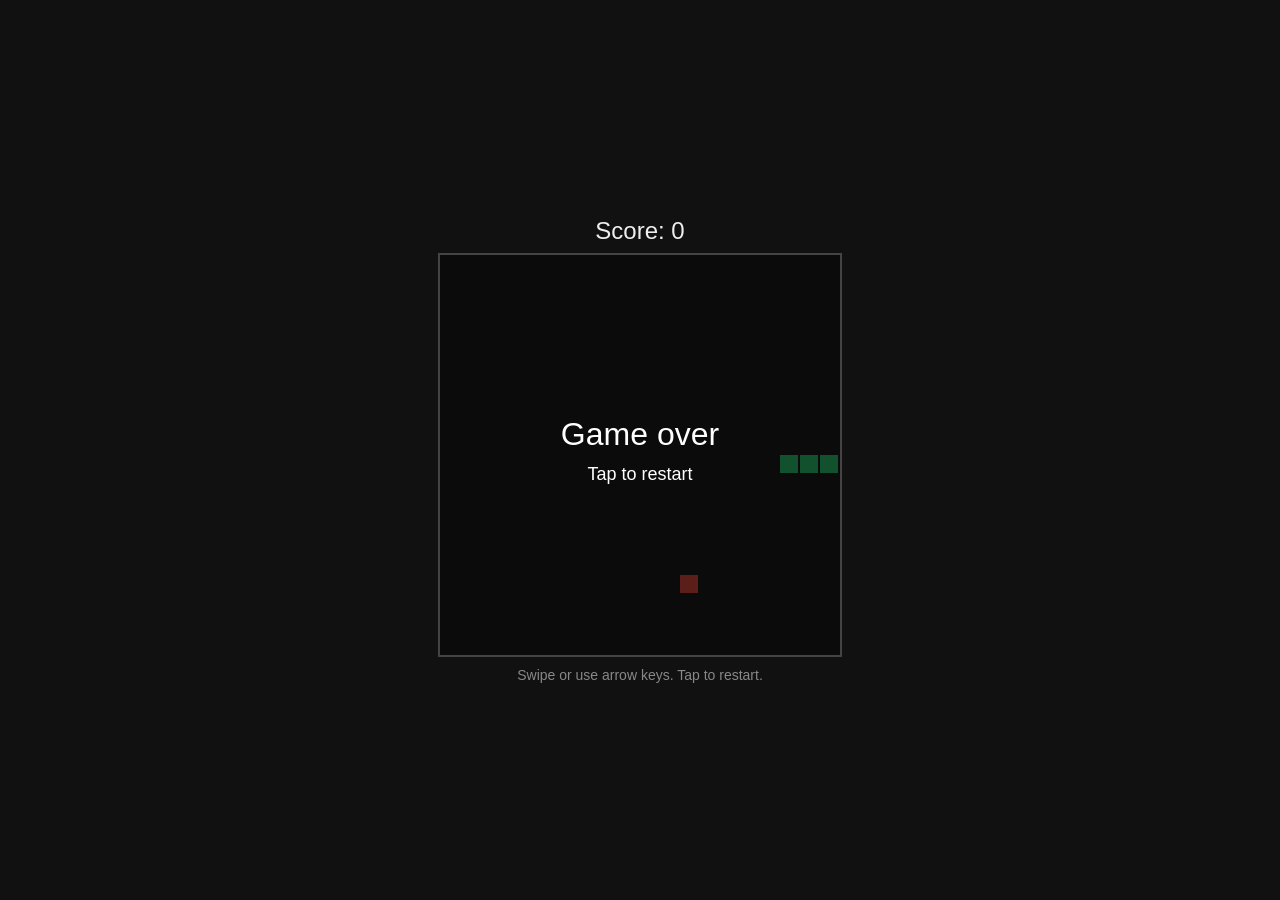
==== index.html @ a9158d1c "Add touch-friendly snake game Co-Authored-By: Claude Sonnet 5.5 <noreply@anthropic.com> Claude-Sessi" ====
<!DOCTYPE html>
<html lang="en">
<head>
<meta charset="utf-8">
<meta name="viewport" content="width=device-width, initial-scale=1, user-scalable=no">
<title>Snake</title>
<style>
  html, body { margin: 0; height: 100%; background: #111; color: #eee; font-family: sans-serif; overflow: hidden; touch-action: none; }
  body { display: flex; flex-direction: column; align-items: center; justify-content: center; }
  #score { font-size: 24px; margin-bottom: 8px; }
  canvas { background: #1c1c1c; border: 2px solid #444; max-width: 95vw; max-height: 70vh; }
  #hint { margin-top: 10px; color: #888; font-size: 14px; }
</style>
</head>
<body>
<div id="score">Score: 0</div>
<canvas id="c" width="400" height="400"></canvas>
<div id="hint">Swipe or use arrow keys. Tap to restart.</div>
<script>
const canvas = document.getElementById('c');
const ctx = canvas.getContext('2d');
const scoreEl = document.getElementById('score');
const N = 20, S = canvas.width / N;
let snake, dir, nextDir, food, score, alive, timer;

function reset() {
  snake = [{x: 10, y: 10}, {x: 9, y: 10}, {x: 8, y: 10}];
  dir = nextDir = {x: 1, y: 0};
  score = 0; alive = true;
  placeFood();
  clearInterval(timer);
  timer = setInterval(tick, 120);
  draw();
}
function placeFood() {
  do { food = {x: Math.floor(Math.random() * N), y: Math.floor(Math.random() * N)}; }
  while (snake.some(s => s.x === food.x && s.y === food.y));
}
function tick() {
  dir = nextDir;
  const head = {x: snake[0].x + dir.x, y: snake[0].y + dir.y};
  if (head.x < 0 || head.y < 0 || head.x >= N || head.y >= N ||
      snake.some(s => s.x === head.x && s.y === head.y)) {
    alive = false; clearInterval(timer); draw(); return;
  }
  snake.unshift(head);
  if (head.x === food.x && head.y === food.y) { score++; placeFood(); }
  else snake.pop();
  draw();
}
function draw() {
  ctx.fillStyle = '#1c1c1c'; ctx.fillRect(0, 0, canvas.width, canvas.height);
  ctx.fillStyle = '#e74c3c'; ctx.fillRect(food.x * S, food.y * S, S - 2, S - 2);
  ctx.fillStyle = '#2ecc71';
  snake.forEach(s => ctx.fillRect(s.x * S, s.y * S, S - 2, S - 2));
  scoreEl.textContent = 'Score: ' + score;
  if (!alive) {
    ctx.fillStyle = 'rgba(0,0,0,0.6)'; ctx.fillRect(0, 0, canvas.width, canvas.height);
    ctx.fillStyle = '#fff'; ctx.font = '32px sans-serif'; ctx.textAlign = 'center';
    ctx.fillText('Game over', 200, 190);
    ctx.font = '18px sans-serif'; ctx.fillText('Tap to restart', 200, 225);
  }
}
function turn(x, y) { if (x !== -dir.x || y !== -dir.y) nextDir = {x, y}; }

document.addEventListener('keydown', e => {
  if (e.key === 'ArrowUp') turn(0, -1);
  else if (e.key === 'ArrowDown') turn(0, 1);
  else if (e.key === 'ArrowLeft') turn(-1, 0);
  else if (e.key === 'ArrowRight') turn(1, 0);
  else if (!alive) reset();
});

let tx, ty;
document.addEventListener('touchstart', e => { tx = e.touches[0].clientX; ty = e.touches[0].clientY; }, {passive: true});
document.addEventListener('touchend', e => {
  if (!alive) { reset(); return; }
  const dx = e.changedTouches[0].clientX - tx, dy = e.changedTouches[0].clientY - ty;
  if (Math.max(Math.abs(dx), Math.abs(dy)) < 20) return;
  if (Math.abs(dx) > Math.abs(dy)) turn(dx > 0 ? 1 : -1, 0);
  else turn(0, dy > 0 ? 1 : -1);
}, {passive: true});

reset();
</script>
</body>
</html>
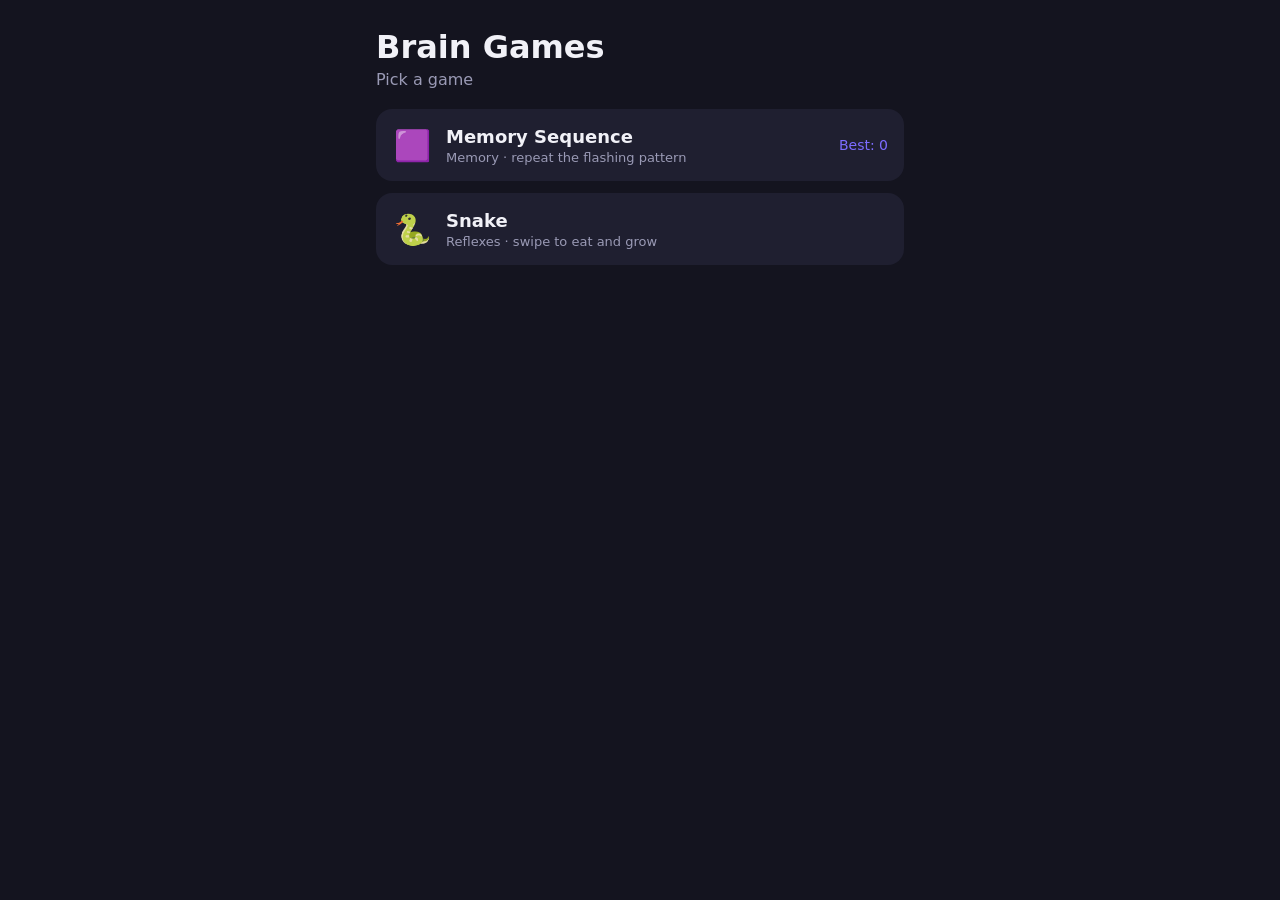
==== commit ce32474b: "Add Brain Games app shell with Memory Sequence Installable PWA: menu, offline support, app icons. Sn" ====
--- a/index.html
+++ b/index.html
@@ -2,86 +2,25 @@
 <html lang="en">
 <head>
 <meta charset="utf-8">
-<meta name="viewport" content="width=device-width, initial-scale=1, user-scalable=no">
-<title>Snake</title>
-<style>
-  html, body { margin: 0; height: 100%; background: #111; color: #eee; font-family: sans-serif; overflow: hidden; touch-action: none; }
-  body { display: flex; flex-direction: column; align-items: center; justify-content: center; }
-  #score { font-size: 24px; margin-bottom: 8px; }
-  canvas { background: #1c1c1c; border: 2px solid #444; max-width: 95vw; max-height: 70vh; }
-  #hint { margin-top: 10px; color: #888; font-size: 14px; }
-</style>
+<meta name="viewport" content="width=device-width, initial-scale=1, viewport-fit=cover, user-scalable=no">
+<title>Brain Games</title>
+<meta name="theme-color" content="#14141f">
+<meta name="description" content="Short puzzle games that exercise your memory, logic and mental math.">
+<link rel="manifest" href="manifest.json">
+<link rel="icon" href="icon.svg" type="image/svg+xml">
+<link rel="apple-touch-icon" href="icon-180.png">
+<meta name="apple-mobile-web-app-capable" content="yes">
+<meta name="mobile-web-app-capable" content="yes">
+<meta name="apple-mobile-web-app-title" content="Brain Games">
+<meta name="apple-mobile-web-app-status-bar-style" content="black-translucent">
+<link rel="stylesheet" href="style.css">
 </head>
 <body>
-<div id="score">Score: 0</div>
-<canvas id="c" width="400" height="400"></canvas>
-<div id="hint">Swipe or use arrow keys. Tap to restart.</div>
-<script>
-const canvas = document.getElementById('c');
-const ctx = canvas.getContext('2d');
-const scoreEl = document.getElementById('score');
-const N = 20, S = canvas.width / N;
-let snake, dir, nextDir, food, score, alive, timer;
+<div id="app"></div>
 
-function reset() {
-  snake = [{x: 10, y: 10}, {x: 9, y: 10}, {x: 8, y: 10}];
-  dir = nextDir = {x: 1, y: 0};
-  score = 0; alive = true;
-  placeFood();
-  clearInterval(timer);
-  timer = setInterval(tick, 120);
-  draw();
-}
-function placeFood() {
-  do { food = {x: Math.floor(Math.random() * N), y: Math.floor(Math.random() * N)}; }
-  while (snake.some(s => s.x === food.x && s.y === food.y));
-}
-function tick() {
-  dir = nextDir;
-  const head = {x: snake[0].x + dir.x, y: snake[0].y + dir.y};
-  if (head.x < 0 || head.y < 0 || head.x >= N || head.y >= N ||
-      snake.some(s => s.x === head.x && s.y === head.y)) {
-    alive = false; clearInterval(timer); draw(); return;
-  }
-  snake.unshift(head);
-  if (head.x === food.x && head.y === food.y) { score++; placeFood(); }
-  else snake.pop();
-  draw();
-}
-function draw() {
-  ctx.fillStyle = '#1c1c1c'; ctx.fillRect(0, 0, canvas.width, canvas.height);
-  ctx.fillStyle = '#e74c3c'; ctx.fillRect(food.x * S, food.y * S, S - 2, S - 2);
-  ctx.fillStyle = '#2ecc71';
-  snake.forEach(s => ctx.fillRect(s.x * S, s.y * S, S - 2, S - 2));
-  scoreEl.textContent = 'Score: ' + score;
-  if (!alive) {
-    ctx.fillStyle = 'rgba(0,0,0,0.6)'; ctx.fillRect(0, 0, canvas.width, canvas.height);
-    ctx.fillStyle = '#fff'; ctx.font = '32px sans-serif'; ctx.textAlign = 'center';
-    ctx.fillText('Game over', 200, 190);
-    ctx.font = '18px sans-serif'; ctx.fillText('Tap to restart', 200, 225);
-  }
-}
-function turn(x, y) { if (x !== -dir.x || y !== -dir.y) nextDir = {x, y}; }
-
-document.addEventListener('keydown', e => {
-  if (e.key === 'ArrowUp') turn(0, -1);
-  else if (e.key === 'ArrowDown') turn(0, 1);
-  else if (e.key === 'ArrowLeft') turn(-1, 0);
-  else if (e.key === 'ArrowRight') turn(1, 0);
-  else if (!alive) reset();
-});
-
-let tx, ty;
-document.addEventListener('touchstart', e => { tx = e.touches[0].clientX; ty = e.touches[0].clientY; }, {passive: true});
-document.addEventListener('touchend', e => {
-  if (!alive) { reset(); return; }
-  const dx = e.changedTouches[0].clientX - tx, dy = e.changedTouches[0].clientY - ty;
-  if (Math.max(Math.abs(dx), Math.abs(dy)) < 20) return;
-  if (Math.abs(dx) > Math.abs(dy)) turn(dx > 0 ? 1 : -1, 0);
-  else turn(0, dy > 0 ? 1 : -1);
-}, {passive: true});
-
-reset();
-</script>
+<!-- Each game registers itself. To add a game: create games/<name>.js, add a script line here, and add it to FILES in sw.js. -->
+<script src="games/memory-sequence.js"></script>
+<script src="games/snake.js"></script>
+<script src="app.js"></script>
 </body>
 </html>
--- a/style.css
+++ b/style.css
@@ -0,0 +1,83 @@
+:root {
+  --bg: #14141f;
+  --panel: #1f1f30;
+  --panel-2: #2a2a40;
+  --text: #f1f1f7;
+  --muted: #9a9ab5;
+  --accent: #7c6cff;
+  --good: #3ddc97;
+  --bad: #ff5d6c;
+}
+* { box-sizing: border-box; -webkit-tap-highlight-color: transparent; }
+html, body {
+  margin: 0; min-height: 100%; background: var(--bg); color: var(--text);
+  font-family: -apple-system, system-ui, "Segoe UI", Roboto, sans-serif;
+  touch-action: manipulation; overscroll-behavior: none;
+  -webkit-user-select: none; user-select: none;
+}
+#app {
+  min-height: 100vh; min-height: 100dvh; display: flex; flex-direction: column;
+  padding: env(safe-area-inset-top) max(16px, env(safe-area-inset-right)) env(safe-area-inset-bottom) max(16px, env(safe-area-inset-left));
+  max-width: 560px; margin: 0 auto;
+}
+a { color: inherit; text-decoration: none; }
+button { font: inherit; color: inherit; }
+
+/* Menu */
+.top { padding: 28px 0 12px; }
+.top h1 { margin: 0; font-size: 32px; }
+.top p { margin: 4px 0 0; color: var(--muted); }
+.menu { display: flex; flex-direction: column; gap: 12px; padding: 8px 0 32px; }
+.card {
+  display: flex; align-items: center; gap: 14px; padding: 16px;
+  background: var(--panel); border-radius: 16px; min-height: 72px;
+}
+.card:active { background: var(--panel-2); }
+.card .ico { font-size: 30px; width: 40px; text-align: center; }
+.card .txt { flex: 1; display: flex; flex-direction: column; gap: 3px; }
+.card .txt b { font-size: 18px; }
+.card .txt small { color: var(--muted); font-size: 13px; }
+.card .best { color: var(--accent); font-size: 14px; white-space: nowrap; }
+
+/* Game screen */
+.bar { display: flex; align-items: center; gap: 12px; padding: 14px 0; }
+.bar h2 { flex: 1; margin: 0; font-size: 19px; text-align: center; }
+.bar .back, .bar .best { min-width: 76px; font-size: 15px; color: var(--muted); }
+.bar .back { padding: 10px 0; }
+.bar .best { text-align: right; color: var(--accent); }
+.stage { flex: 1; display: flex; flex-direction: column; align-items: center; justify-content: center; gap: 20px; padding-bottom: 24px; position: relative; }
+.status { font-size: 20px; min-height: 28px; text-align: center; }
+.status.go { color: var(--good); }
+
+/* Overlay panel (game over etc) */
+.panel {
+  position: absolute; inset: 0; background: rgba(20, 20, 31, 0.92);
+  display: flex; flex-direction: column; align-items: center; justify-content: center; gap: 14px; text-align: center;
+  border-radius: 16px;
+}
+.panel.hidden { display: none; }
+.panel h3 { margin: 0; font-size: 28px; }
+.panel p { margin: 0; color: var(--muted); font-size: 17px; }
+.panel .new { color: var(--good); font-weight: 600; }
+.btn {
+  background: var(--accent); border: 0; border-radius: 14px; padding: 16px 32px;
+  font-size: 18px; font-weight: 600; min-height: 56px;
+}
+.btn:active { filter: brightness(0.85); }
+
+/* Memory Sequence */
+.grid3 {
+  display: grid; grid-template-columns: repeat(3, 1fr); gap: 10px;
+  width: min(92vw, 56vh, 420px); aspect-ratio: 1;
+}
+.tile {
+  border: 0; border-radius: 16px; padding: 0;
+  background: hsl(var(--h) 45% 26%);
+  transition: background 0.08s, box-shadow 0.08s, transform 0.08s;
+}
+.tile.lit {
+  background: hsl(var(--h) 95% 62%);
+  box-shadow: 0 0 24px hsl(var(--h) 95% 62% / 0.7);
+  transform: scale(0.96);
+}
+.tile.wrong { background: var(--bad); }
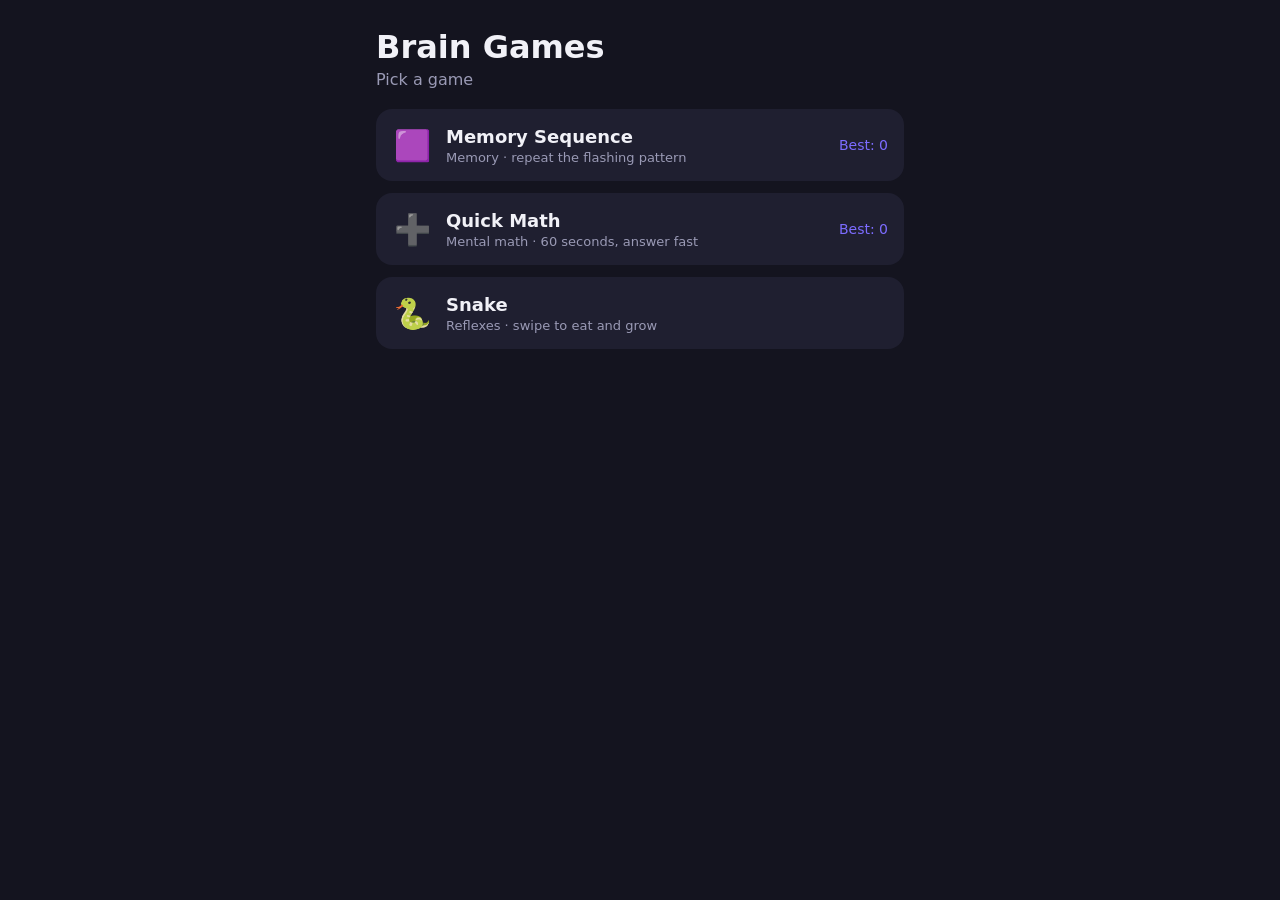
==== commit e9f72d68: "Add Quick Math game 60-second mental math with four choices and six difficulty levels. Bumps the ser" ====
--- a/index.html
+++ b/index.html
@@ -20,6 +20,7 @@
 
 <!-- Each game registers itself. To add a game: create games/<name>.js, add a script line here, and add it to FILES in sw.js. -->
 <script src="games/memory-sequence.js"></script>
+<script src="games/quick-math.js"></script>
 <script src="games/snake.js"></script>
 <script src="app.js"></script>
 </body>
--- a/style.css
+++ b/style.css
@@ -81,3 +81,20 @@
   transform: scale(0.96);
 }
 .tile.wrong { background: var(--bad); }
+
+/* Quick Math */
+.hud { display: flex; justify-content: space-between; width: min(92vw, 420px); font-size: 20px; font-variant-numeric: tabular-nums; }
+.hud .time { color: var(--good); min-width: 64px; }
+.hud .level { color: var(--muted); }
+.hud .score { color: var(--accent); min-width: 64px; text-align: right; }
+.qbar { width: min(92vw, 420px); height: 8px; background: var(--panel); border-radius: 4px; overflow: hidden; }
+.qbar-fill { height: 100%; width: 100%; background: var(--good); transition: width 0.1s linear; }
+.question { font-size: 52px; font-weight: 700; min-height: 64px; text-align: center; font-variant-numeric: tabular-nums; }
+.answers { display: grid; grid-template-columns: 1fr 1fr; gap: 12px; width: min(92vw, 420px); }
+.ans {
+  background: var(--panel); border: 0; border-radius: 16px; min-height: 84px;
+  font-size: 30px; font-weight: 600; font-variant-numeric: tabular-nums;
+}
+.ans:active { background: var(--panel-2); }
+.ans.wrong { background: var(--bad); }
+.ans.right { background: var(--good); color: #0b2a1d; }
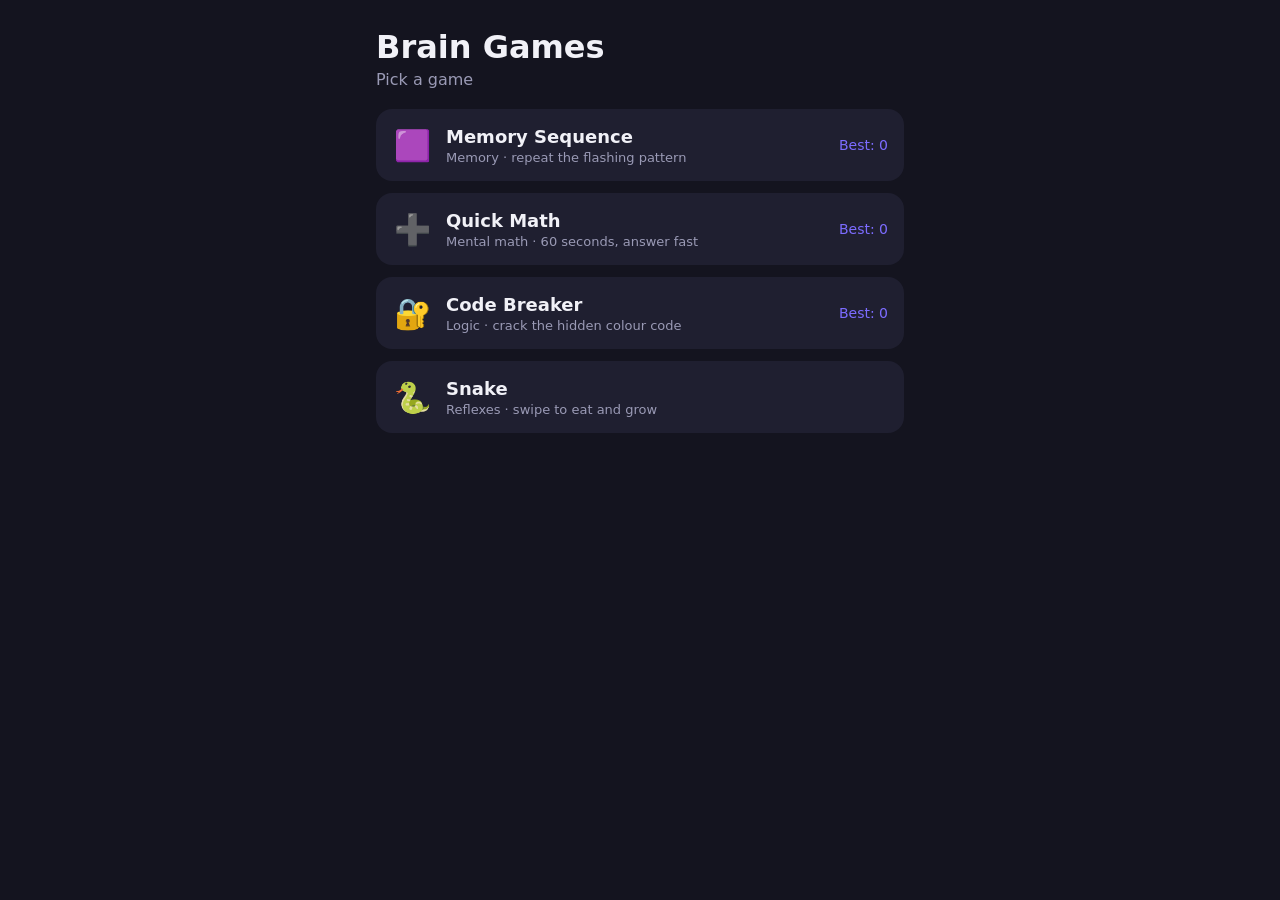
==== commit 2a7359af: "Add Code Breaker game Logic game: crack a hidden code of 4 different colours in 10 guesses, with sol" ====
--- a/index.html
+++ b/index.html
@@ -21,6 +21,7 @@
 <!-- Each game registers itself. To add a game: create games/<name>.js, add a script line here, and add it to FILES in sw.js. -->
 <script src="games/memory-sequence.js"></script>
 <script src="games/quick-math.js"></script>
+<script src="games/code-breaker.js"></script>
 <script src="games/snake.js"></script>
 <script src="app.js"></script>
 </body>
--- a/style.css
+++ b/style.css
@@ -98,3 +98,30 @@
 .ans:active { background: var(--panel-2); }
 .ans.wrong { background: var(--bad); }
 .ans.right { background: var(--good); color: #0b2a1d; }
+
+/* Code Breaker */
+.cb { display: flex; flex-direction: column; align-items: center; gap: 8px; width: min(92vw, 420px); }
+.cb-legend { display: flex; align-items: center; gap: 6px; color: var(--muted); font-size: 13px; text-align: center; flex-wrap: wrap; justify-content: center; }
+.cb-board { display: flex; flex-direction: column; gap: 3px; width: 100%; }
+.cb-row { display: flex; align-items: center; justify-content: space-between; padding: 1px 10px; border-radius: 12px; border: 2px solid transparent; }
+.cb-row.current { border-color: var(--accent); background: var(--panel); }
+.cb-slots { display: flex; gap: 8px; }
+.cb-slot, .cb-pick {
+  width: min(9vw, 34px); aspect-ratio: 1; border-radius: 50%; padding: 0;
+  border: 2px solid var(--panel-2); background: transparent; color: #14141f; font-size: 16px; line-height: 1;
+}
+.cb-slot.filled { border-color: transparent; }
+.cb-slot:disabled { opacity: 1; }
+.cb-palette { display: flex; gap: 10px; }
+.cb-pick { width: min(12vw, 48px); border: 0; font-size: 20px; }
+.cb-pick:active { transform: scale(0.92); }
+.cb-pegs { display: grid; grid-template-columns: repeat(2, 12px); gap: 4px; }
+.peg { display: inline-block; width: 12px; height: 12px; border-radius: 50%; background: var(--panel-2); box-sizing: border-box; }
+.peg.black { background: #fff; }
+.peg.white { background: transparent; border: 2px solid #fff; }
+.cb-legend .peg { background: #fff; }
+.cb-legend .peg.white { background: transparent; }
+.cb-check { width: 100%; min-height: 48px; padding: 10px; }
+.cb-check:disabled { background: var(--panel-2); color: var(--muted); }
+.cb-answer { display: flex; gap: 8px; }
+.cb-answer .cb-slot { width: 44px; }
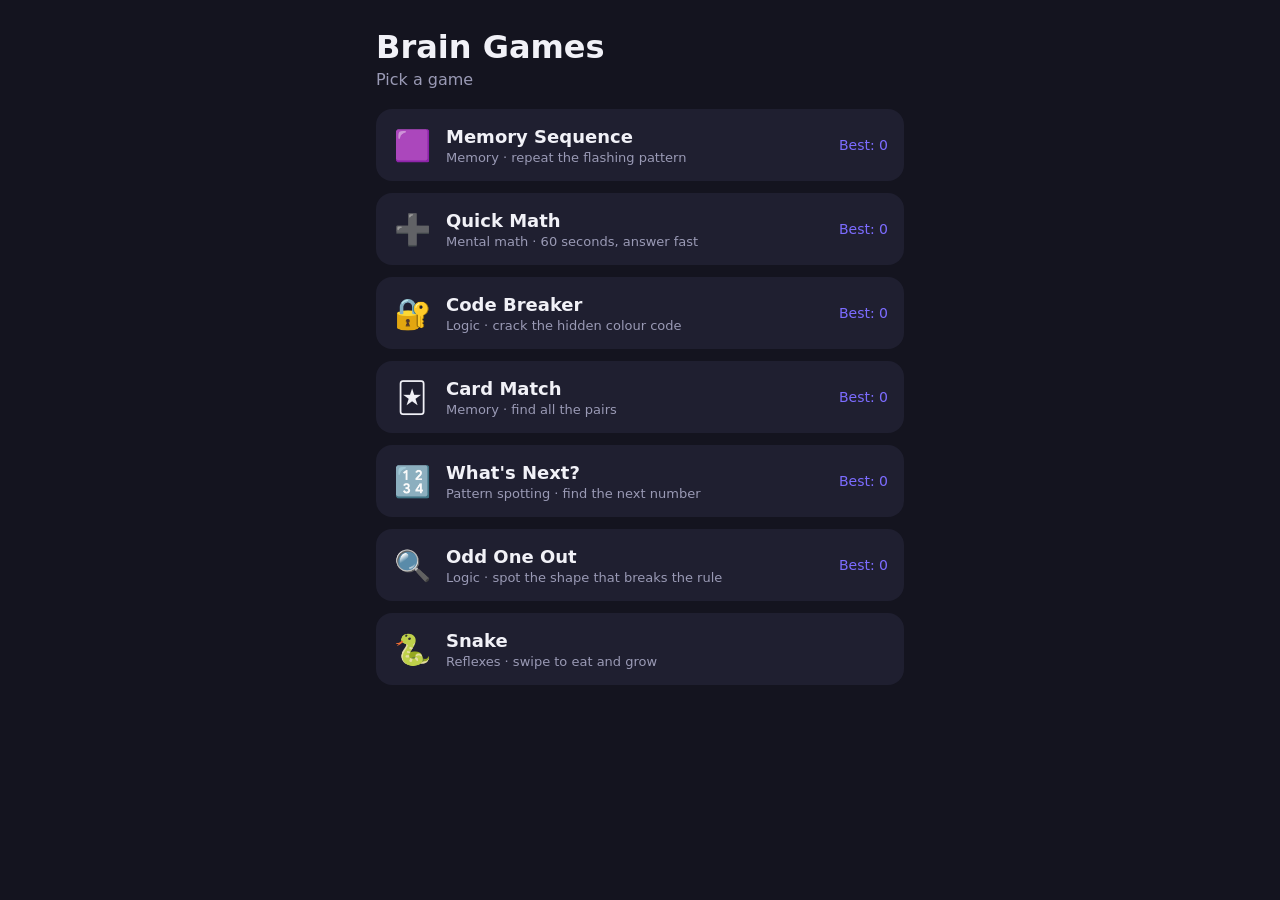
==== commit bacefa0f: "Add Card Match, What's Next? and Odd One Out Three more brain games: a memory pairs game, a number-p" ====
--- a/index.html
+++ b/index.html
@@ -22,6 +22,9 @@
 <script src="games/memory-sequence.js"></script>
 <script src="games/quick-math.js"></script>
 <script src="games/code-breaker.js"></script>
+<script src="games/card-match.js"></script>
+<script src="games/whats-next.js"></script>
+<script src="games/odd-one-out.js"></script>
 <script src="games/snake.js"></script>
 <script src="app.js"></script>
 </body>
--- a/style.css
+++ b/style.css
@@ -125,3 +125,37 @@
 .cb-check:disabled { background: var(--panel-2); color: var(--muted); }
 .cb-answer { display: flex; gap: 8px; }
 .cb-answer .cb-slot { width: 44px; }
+
+/* Card Match */
+.mgrid { display: grid; grid-template-columns: repeat(4, 1fr); gap: 8px; width: min(92vw, 56vh, 400px); aspect-ratio: 1; }
+.mcard {
+  border: 0; border-radius: 14px; padding: 0; background: var(--panel-2); color: var(--muted);
+  font-size: clamp(24px, 9vw, 40px); line-height: 1; transition: background 0.1s, transform 0.1s;
+}
+.mcard:active { transform: scale(0.96); }
+.mcard.up { background: var(--panel); color: var(--text); box-shadow: inset 0 0 0 2px var(--accent); }
+.mcard.done { background: #1d3a2e; box-shadow: inset 0 0 0 2px var(--good); }
+
+/* What's Next? */
+.seq { display: flex; flex-wrap: wrap; justify-content: center; gap: 8px; width: min(92vw, 420px); }
+.num {
+  min-width: 52px; padding: 12px 8px; background: var(--panel); border-radius: 12px; text-align: center;
+  font-size: 26px; font-weight: 700; font-variant-numeric: tabular-nums;
+}
+.num.q { background: var(--accent); }
+.hud .lives { color: var(--bad); min-width: 64px; letter-spacing: 2px; }
+
+/* Odd One Out */
+.ngrid {
+  --n: 3; display: grid; grid-template-columns: repeat(var(--n), 1fr); gap: 8px;
+  width: min(92vw, 56vh, 400px); aspect-ratio: 1;
+  font-size: calc(min(92vw, 56vh, 400px) / var(--n) * 0.5);
+}
+.oo-cell {
+  background: var(--panel); border: 0; border-radius: 14px; padding: 0; font-size: inherit; line-height: 1;
+  display: flex; align-items: center; justify-content: center; overflow: hidden;
+}
+.oo-cell:active { background: var(--panel-2); }
+.oo-cell.wrong { background: var(--bad); }
+.oo-cell.right { box-shadow: inset 0 0 0 3px var(--good); }
+.oo-shape { display: block; line-height: 1; white-space: nowrap; pointer-events: none; }
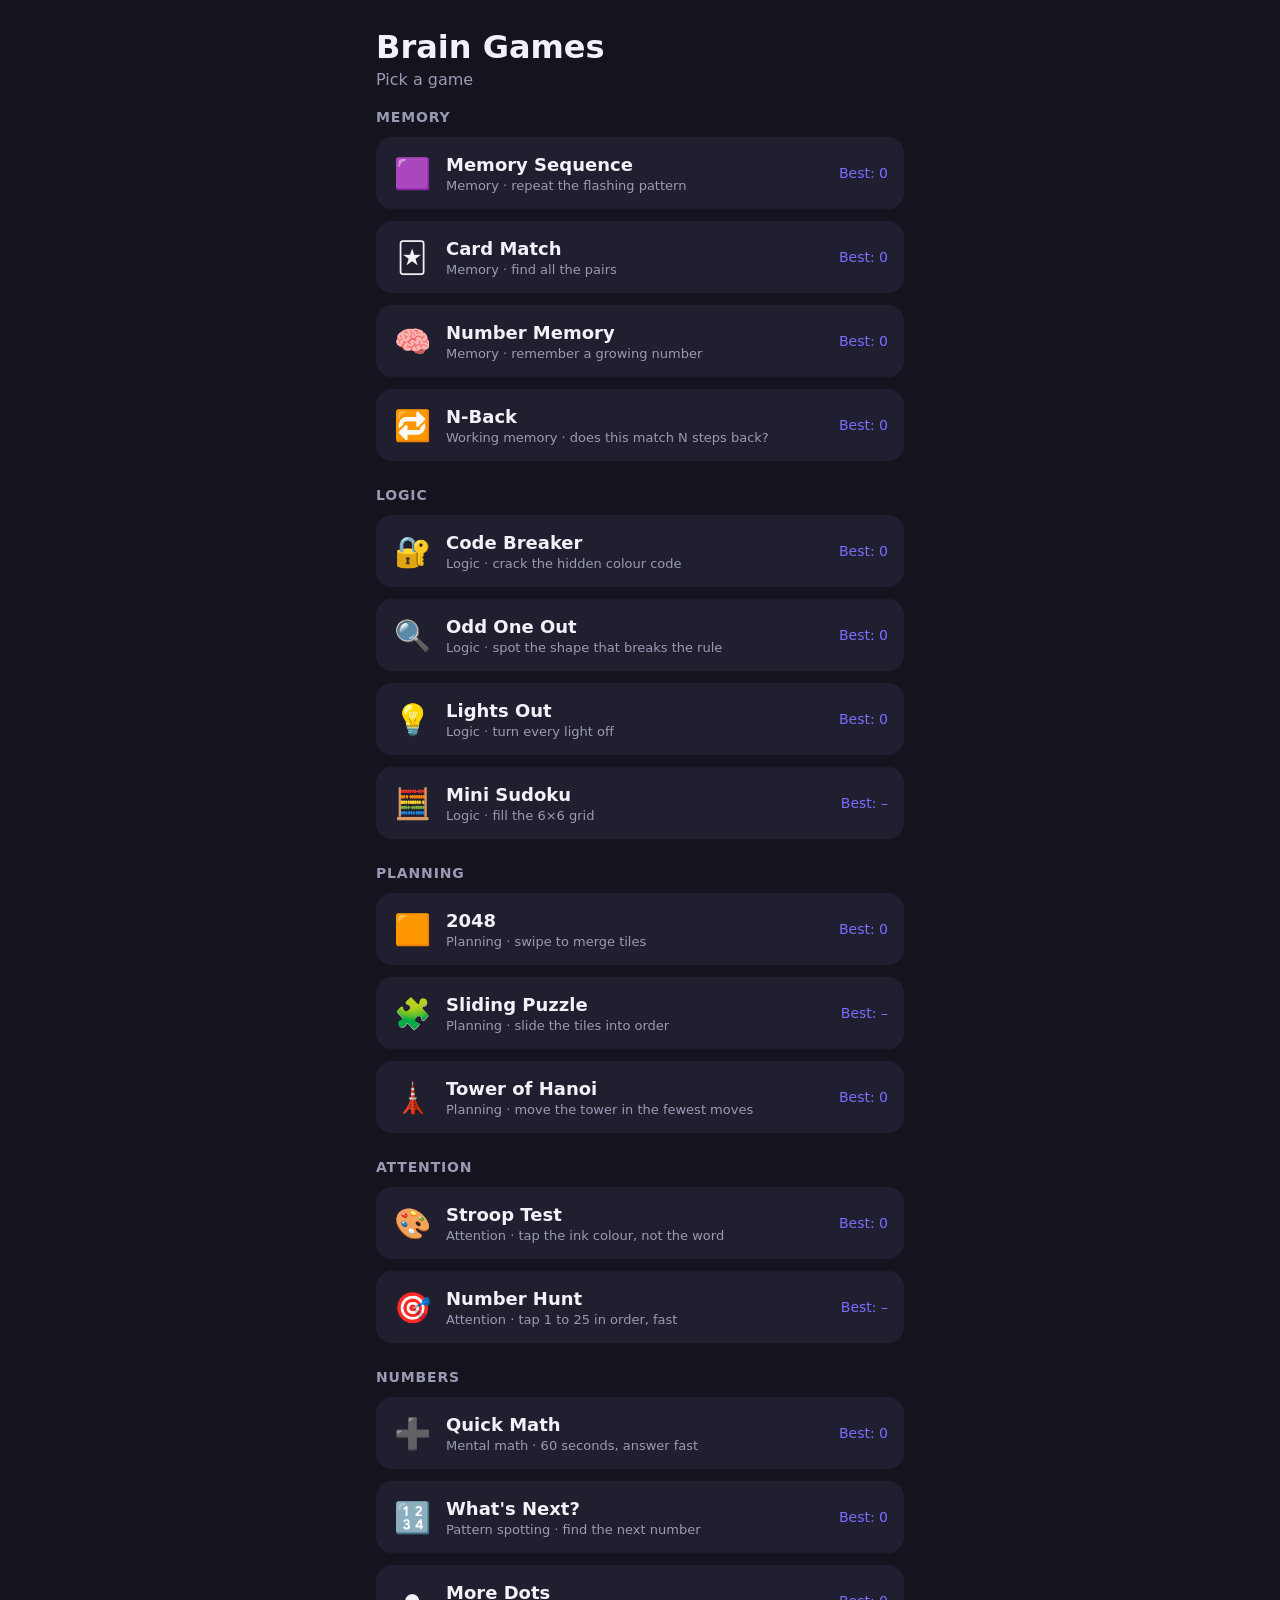
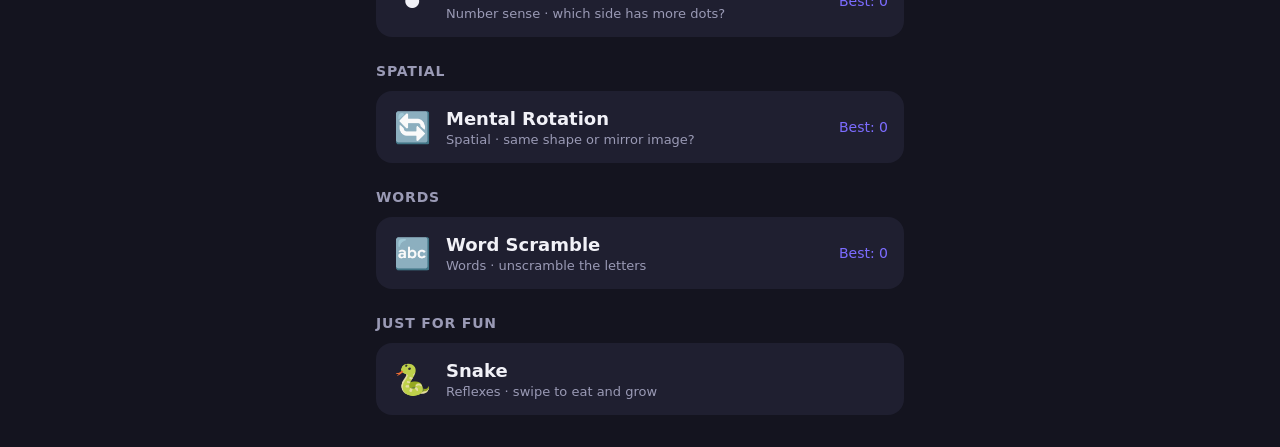
==== commit 0b936a0b: "Wire the twelve new games into the app Adds 2048, Sliding Puzzle and Tower of Hanoi, merges every ga" ====
--- a/index.html
+++ b/index.html
@@ -25,6 +25,18 @@
 <script src="games/card-match.js"></script>
 <script src="games/whats-next.js"></script>
 <script src="games/odd-one-out.js"></script>
+<script src="games/number-memory.js"></script>
+<script src="games/n-back.js"></script>
+<script src="games/lights-out.js"></script>
+<script src="games/mini-sudoku.js"></script>
+<script src="games/2048.js"></script>
+<script src="games/sliding-puzzle.js"></script>
+<script src="games/hanoi.js"></script>
+<script src="games/stroop.js"></script>
+<script src="games/number-hunt.js"></script>
+<script src="games/more-dots.js"></script>
+<script src="games/mental-rotation.js"></script>
+<script src="games/word-scramble.js"></script>
 <script src="games/snake.js"></script>
 <script src="app.js"></script>
 </body>
--- a/style.css
+++ b/style.css
@@ -159,3 +159,373 @@
 .oo-cell.wrong { background: var(--bad); }
 .oo-cell.right { box-shadow: inset 0 0 0 3px var(--good); }
 .oo-shape { display: block; line-height: 1; white-space: nowrap; pointer-events: none; }
+
+/* Menu category headings */
+.menu .cat { margin: 14px 0 0; font-size: 14px; font-weight: 600; letter-spacing: 0.06em; text-transform: uppercase; color: var(--muted); }
+.menu .cat:first-child { margin-top: 0; }
+
+/* Number Memory */
+/* Number Memory */
+.nm-len { color: var(--text); }
+.nm-display {
+  width: min(92vw, 420px); min-height: 124px; padding: 8px 10px; border-radius: 16px; background: var(--panel);
+  display: flex; align-items: center; justify-content: center;
+  font-size: 60px; font-weight: 700; line-height: 1.15; letter-spacing: 0.04em; text-align: center;
+  font-variant-numeric: tabular-nums;
+}
+.nm-num { max-width: 100%; word-break: break-all; overflow-wrap: anywhere; text-wrap: balance; }
+.nm-display.nm-shown { color: var(--text); }
+.nm-display .nm-blank { color: var(--panel-2); }
+.nm-display.nm-right { color: var(--good); box-shadow: inset 0 0 0 3px var(--good); }
+.nm-display.nm-wrong { color: var(--bad); box-shadow: inset 0 0 0 3px var(--bad); animation: nm-shake 0.35s; }
+@keyframes nm-shake { 0%, 100% { transform: none; } 25% { transform: translateX(-8px); } 75% { transform: translateX(8px); } }
+.nm-status.nm-bad { color: var(--bad); }
+.nm-pad { display: grid; grid-template-columns: repeat(3, 1fr); gap: 8px; width: min(92vw, 360px); }
+.nm-key {
+  min-height: 58px; border: 0; border-radius: 14px; background: var(--panel);
+  font-size: 26px; font-weight: 600; font-variant-numeric: tabular-nums;
+}
+.nm-key:active { background: var(--panel-2); }
+.nm-key:disabled { opacity: 0.4; }
+.nm-key.nm-ok { background: var(--accent); font-size: 20px; }
+.nm-key.nm-ok:disabled { background: var(--panel-2); color: var(--muted); opacity: 1; }
+.nm-compare { display: flex; flex-direction: column; gap: 8px; width: min(88vw, 400px); }
+.nm-row { display: flex; flex-direction: column; align-items: center; gap: 4px; }
+.nm-label { color: var(--muted); font-size: 14px; }
+.nm-digits { display: flex; flex-wrap: wrap; justify-content: center; gap: 3px; max-width: min(100%, var(--line, 100%)); }
+.nm-d {
+  width: var(--w, 24px); padding: 3px 0; border-radius: 6px; background: var(--panel);
+  font-size: min(22px, var(--w, 24px)); font-weight: 700; font-variant-numeric: tabular-nums;
+}
+.nm-d.nm-x { background: var(--bad); color: #fff; text-decoration: underline wavy; text-underline-offset: 3px; }
+
+/* N-Back */
+/* N-Back */
+.nb-n { color: var(--good); min-width: 64px; font-weight: 600; }
+.nb-round { white-space: nowrap; }
+.nb-grid {
+  display: grid; grid-template-columns: repeat(3, 1fr); gap: 10px;
+  width: min(92vw, 46vh, 360px); aspect-ratio: 1;
+}
+.nb-cell {
+  border-radius: 16px; background: var(--panel);
+  transition: background 0.08s, box-shadow 0.08s, transform 0.08s;
+}
+.nb-cell.lit {
+  background: var(--accent); transform: scale(0.95);
+  box-shadow: 0 0 24px rgba(124, 108, 255, 0.7), inset 0 0 0 4px rgba(255, 255, 255, 0.35);
+}
+.nb-cell.nb-miss { box-shadow: inset 0 0 0 4px var(--bad); }
+.nb-status { font-size: 18px; }
+.nb-status.nb-bad { color: var(--bad); }
+.nb-match { width: min(92vw, 420px); min-height: 72px; font-size: 24px; transition: background 0.1s; }
+.nb-match:disabled { background: var(--panel-2); color: var(--muted); }
+.nb-match.hit { background: var(--good); color: #0b2a1d; }
+.nb-match.fa { background: var(--bad); }
+.nb-stop {
+  min-height: 44px; padding: 10px 28px; border-radius: 12px; border: 2px solid var(--panel-2);
+  background: transparent; color: var(--muted); font-size: 16px; font-weight: 600;
+}
+.nb-stop:active { background: var(--panel-2); }
+.nb-stop.hidden { display: none; }
+.nb-text { display: flex; flex-direction: column; gap: 8px; max-width: min(88vw, 380px); }
+.nb-text .nb-stats { color: var(--text); }
+.nb-text .nb-acc { color: var(--text); font-size: 24px; font-weight: 700; }
+.nb-text .nb-up { color: var(--good); font-weight: 600; }
+.nb-text .nb-how { color: var(--text); }
+.nb-text .nb-sum { color: var(--accent); font-weight: 600; }
+
+/* Lights Out */
+/* Lights Out */
+.lo-par { color: var(--text); }
+.lo-taps { color: var(--accent); min-width: 64px; text-align: right; }
+.lo-board {
+  --n: 3; display: grid; grid-template-columns: repeat(var(--n), minmax(0, 1fr)); gap: 8px;
+  width: min(92vw, 56vh, 400px); aspect-ratio: 1;
+}
+.lo-cell {
+  position: relative; border: 0; border-radius: 14px; padding: 0;
+  background: var(--panel); box-shadow: inset 0 0 0 2px var(--panel-2);
+  transition: background 0.12s, box-shadow 0.12s, transform 0.08s;
+}
+.lo-cell:active { transform: scale(0.95); }
+.lo-cell.on {
+  background: radial-gradient(circle at 50% 45%, #c9c1ff 0%, #9d90ff 45%, var(--accent) 100%);
+  box-shadow: 0 0 18px rgba(124, 108, 255, 0.75), inset 0 0 0 2px #d9d3ff;
+}
+/* A bright bulb dot on lit cells, so lit vs dark isn't told by colour alone. */
+.lo-cell.on::after {
+  content: ''; position: absolute; left: 50%; top: 50%; width: 24%; aspect-ratio: 1;
+  border-radius: 50%; background: #fff; transform: translate(-50%, -50%);
+  box-shadow: 0 0 10px 2px rgba(255, 255, 255, 0.8);
+}
+.lo-board.lo-idle .lo-cell.on { box-shadow: inset 0 0 0 2px #d9d3ff; }
+.lo-status { font-size: 17px; color: var(--muted); }
+.lo-status.go { color: var(--good); font-weight: 600; }
+.lo-actions { display: flex; gap: 12px; width: min(92vw, 400px); }
+.lo-actions .btn { flex: 1; padding: 12px; background: var(--panel-2); }
+.lo-actions .lo-sure { background: var(--bad); }
+
+/* Mini Sudoku */
+/* Mini Sudoku */
+.ms-left { color: var(--muted); }
+.ms-grid { display: grid; grid-template-columns: repeat(2, minmax(0, 1fr)); gap: 8px; width: min(92vw, 54vh, 400px); }
+.ms-box { display: grid; grid-template-columns: repeat(3, minmax(0, 1fr)); gap: 2px; }
+.ms-cell {
+  aspect-ratio: 1; min-width: 0; border: 0; border-radius: 8px; padding: 0; background: var(--panel);
+  color: #a99cff; font-size: min(7.5vw, 4.4vh, 30px); font-weight: 500; line-height: 1;
+  font-variant-numeric: tabular-nums; transition: background 0.1s;
+}
+.ms-cell.given { color: var(--text); font-weight: 800; }
+.ms-cell.peer { background: var(--panel-2); }
+.ms-cell.same { background: #3a3470; }
+.ms-cell.sel { background: #3a3470; box-shadow: inset 0 0 0 3px var(--accent); }
+/* Clashes: red digit plus a dashed outline, so it isn't colour alone. */
+.ms-cell.bad { color: var(--bad); outline: 2px dashed var(--bad); outline-offset: -5px; }
+.ms-grid.solved .ms-cell { background: #1d3a2e; color: var(--good); }
+.ms-pad { display: grid; grid-template-columns: repeat(7, minmax(0, 1fr)); gap: 6px; width: min(92vw, 400px); }
+.ms-key {
+  min-height: 56px; border: 0; border-radius: 12px; padding: 0; background: var(--panel-2);
+  font-size: 24px; font-weight: 700; font-variant-numeric: tabular-nums;
+}
+.ms-key:active { background: var(--accent); }
+.ms-key.full { opacity: 0.4; }
+.ms-erase { color: var(--bad); }
+
+/* 2048 */
+/* 2048 */
+.g2048-hud, .g2048-board { --size: min(calc(100vw - 32px), 56vh, 400px); width: var(--size); }
+.g2048-hud b { font-weight: 700; color: var(--accent); }
+.g2048-top { color: var(--muted); }
+.g2048-top b { color: var(--text); }
+.g2048-board {
+  --gap: calc(var(--size) * 0.03);
+  --cell: calc((var(--size) - 5 * var(--gap)) / 4);
+  position: relative; flex: none; height: var(--size);
+  background: var(--panel); border-radius: 16px; touch-action: none; overflow: hidden;
+}
+.g2048-cell, .g2048-tile {
+  position: absolute; left: 0; top: 0; width: var(--cell); height: var(--cell);
+  transform: translate(calc(var(--gap) + var(--c) * (var(--cell) + var(--gap))), calc(var(--gap) + var(--r) * (var(--cell) + var(--gap))));
+}
+.g2048-cell { background: var(--panel-2); border-radius: 10px; }
+.g2048-tile { transition: transform 0.11s ease-out; }
+.g2048-face {
+  display: flex; align-items: center; justify-content: center; width: 100%; height: 100%;
+  border-radius: 10px; font-weight: 800; line-height: 1; font-variant-numeric: tabular-nums;
+  font-size: calc(var(--cell) * 0.46); letter-spacing: -0.02em;
+}
+.g2048-d3 { font-size: calc(var(--cell) * 0.38); }
+.g2048-d4 { font-size: calc(var(--cell) * 0.3); }
+.g2048-d5 { font-size: calc(var(--cell) * 0.24); }
+.g2048-v2 { background: #4a4a70; color: #f1f1f7; }
+.g2048-v4 { background: #6a5fb0; color: #fff; }
+.g2048-v8 { background: #f6a052; color: #2b1500; }
+.g2048-v16 { background: #f47a4a; color: #2b0d00; }
+.g2048-v32 { background: #f25a5a; color: #2b0000; }
+.g2048-v64 { background: #d93250; color: #fff; }
+.g2048-v128 { background: #f5d36a; color: #2b2200; box-shadow: 0 0 10px rgba(245, 211, 106, 0.35); }
+.g2048-v256 { background: #e6b422; color: #2b2200; box-shadow: 0 0 12px rgba(230, 180, 34, 0.45); }
+.g2048-v512 { background: #c2dc4a; color: #1c2600; box-shadow: 0 0 12px rgba(194, 220, 74, 0.45); }
+.g2048-v1024 { background: #3ddc97; color: #062619; box-shadow: 0 0 14px rgba(61, 220, 151, 0.5); }
+.g2048-v2048 { background: #4dabf7; color: #04192b; box-shadow: 0 0 18px rgba(77, 171, 247, 0.7); }
+.g2048-v4096 { background: #9c6cff; color: #140a33; box-shadow: 0 0 18px rgba(156, 108, 255, 0.7); }
+.g2048-v8192 { background: #e05cd6; color: #2a0628; box-shadow: 0 0 18px rgba(224, 92, 214, 0.7); }
+.g2048-v16384 { background: #ff9fb8; color: #2e0612; box-shadow: 0 0 18px rgba(255, 159, 184, 0.7); }
+.g2048-vbig { background: #f1f1f7; color: #14141f; box-shadow: 0 0 18px rgba(241, 241, 247, 0.6); }
+.g2048-born { animation: g2048-born 0.16s ease-out; }
+.g2048-merged { animation: g2048-merged 0.16s ease-out; }
+@keyframes g2048-born { from { transform: scale(0.2); opacity: 0; } }
+@keyframes g2048-merged { 50% { transform: scale(1.14); } }
+.g2048-restart { background: var(--panel); color: var(--text); min-height: 48px; padding: 10px 28px; font-size: 16px; flex: none; }
+.g2048-restart.g2048-confirm { background: var(--bad); color: #fff; }
+
+/* Sliding Puzzle */
+/* Sliding Puzzle */
+.slide-hud, .slide-board { --size: min(calc(100vw - 32px), 56vh, 400px); width: var(--size); }
+.slide-moves { color: var(--muted); }
+.slide-moves b { color: var(--accent); font-weight: 700; }
+.slide-time { color: var(--good); }
+.slide-board {
+  --gap: calc(var(--size) * 0.03);
+  --cell: calc((var(--size) - 4 * var(--gap)) / 3);
+  position: relative; flex: none; height: var(--size);
+  background: var(--panel); border-radius: 16px;
+}
+.slide-tile {
+  position: absolute; left: 0; top: 0; width: var(--cell); height: var(--cell);
+  transform: translate(calc(var(--gap) + var(--c) * (var(--cell) + var(--gap))), calc(var(--gap) + var(--r) * (var(--cell) + var(--gap))));
+  transition: transform 0.12s ease-out, background 0.2s, box-shadow 0.2s;
+  border: 0; border-radius: 14px; padding: 0; background: var(--panel-2); color: var(--text);
+  font-size: calc(var(--cell) * 0.42); font-weight: 700; line-height: 1; font-variant-numeric: tabular-nums;
+}
+.slide-tile:active { filter: brightness(1.15); }
+.slide-tile.slide-home { background: #263a37; box-shadow: inset 0 0 0 2px rgba(61, 220, 151, 0.55); }
+.slide-tile.slide-nope { animation: slide-nope 0.25s; }
+@keyframes slide-nope {
+  25% { margin-left: -4px; }
+  75% { margin-left: 4px; }
+}
+.slide-note { margin: -6px 0 0; font-size: 14px; color: var(--muted); text-align: center; }
+
+/* Tower of Hanoi */
+/* Tower of Hanoi */
+.hanoi-hud, .hanoi-board { width: min(100%, 420px); }
+.hanoi-level { color: var(--muted); }
+.hanoi-total b { color: var(--accent); font-weight: 700; }
+.hanoi-info { margin: 0; color: var(--muted); font-size: 16px; font-variant-numeric: tabular-nums; }
+.hanoi-info b { color: var(--text); }
+.hanoi-board { display: grid; grid-template-columns: repeat(3, 1fr); gap: 6px; }
+.hanoi-peg {
+  display: flex; flex-direction: column; align-items: center; height: 244px; padding: 4px 0 0;
+  border: 0; border-radius: 14px; background: var(--panel); transition: background 0.15s, box-shadow 0.15s;
+}
+.hanoi-peg.hanoi-sel { box-shadow: inset 0 0 0 2px var(--accent); }
+.hanoi-peg.hanoi-bad { background: rgba(255, 93, 108, 0.22); box-shadow: inset 0 0 0 2px var(--bad); }
+.hanoi-hand { display: flex; align-items: center; justify-content: center; width: 100%; height: 36px; flex: none; }
+.hanoi-pole {
+  position: relative; flex: 1; width: 100%; display: flex; flex-direction: column-reverse; align-items: center; gap: 3px;
+}
+.hanoi-pole::before {
+  content: ''; position: absolute; left: 50%; top: 14px; bottom: 0; width: 8px; margin-left: -4px;
+  background: var(--panel-2); border-radius: 4px 4px 0 0;
+}
+.hanoi-bad .hanoi-pole::before { background: var(--bad); }
+.hanoi-base { width: 94%; height: 8px; flex: none; border-radius: 4px; background: var(--panel-2); }
+.hanoi-tag { height: 24px; flex: none; font-size: 13px; line-height: 24px; color: var(--muted); }
+.hanoi-peg:last-child .hanoi-tag { color: var(--good); font-weight: 600; }
+.hanoi-peg:last-child .hanoi-base { background: rgba(61, 220, 151, 0.45); }
+.hanoi-disc {
+  position: relative; display: flex; align-items: center; justify-content: center; height: 22px; flex: none;
+  border-radius: 11px; color: #14141f; font-size: 13px; font-weight: 700; line-height: 1;
+  box-shadow: inset 0 -3px 0 rgba(0, 0, 0, 0.18);
+}
+.hanoi-disc.hanoi-lifted { box-shadow: 0 0 0 2px var(--text), 0 6px 14px rgba(124, 108, 255, 0.6); animation: hanoi-lift 0.12s ease-out; }
+.hanoi-disc.hanoi-lifted.hanoi-bad { box-shadow: 0 0 0 3px var(--bad); animation: hanoi-shake 0.3s; }
+@keyframes hanoi-lift { from { transform: translateY(16px); } }
+@keyframes hanoi-shake { 25% { transform: translateX(-5px); } 75% { transform: translateX(5px); } }
+.hanoi-msg { margin: 0; min-height: 20px; font-size: 15px; color: var(--bad); text-align: center; }
+.hanoi-restart { background: var(--panel); color: var(--text); min-height: 48px; padding: 10px 28px; font-size: 16px; }
+.hanoi-restart:disabled { color: var(--muted); }
+.panel .hanoi-sub { color: var(--text); font-size: 16px; }
+.panel .hanoi-sub:empty { display: none; }
+
+/* Stroop Test */
+/* Stroop Test */
+.st-show { display: flex; flex-direction: column; align-items: center; gap: 8px; width: min(92vw, 420px); }
+.st-cue {
+  height: 32px; padding: 0 16px; border-radius: 16px; display: flex; align-items: center; gap: 6px;
+  font-size: 16px; font-weight: 800; letter-spacing: 0.14em;
+  background: var(--text); color: var(--bg); border: 2px solid var(--text);
+}
+.st-cue::before { content: ''; width: 10px; height: 10px; border-radius: 50%; background: var(--bg); }
+.st-cue.st-cue-word { background: transparent; color: var(--text); border-style: dashed; font-style: italic; }
+.st-cue.st-cue-word::before { content: 'Aa'; width: auto; height: auto; background: none; font-style: normal; letter-spacing: 0; }
+.st-cue.st-off { visibility: hidden; }
+.st-word {
+  font-size: clamp(48px, 17vw, 72px); font-weight: 800; letter-spacing: 0.03em; line-height: 1.1;
+  min-height: 80px; display: flex; align-items: center;
+}
+.st-word.st-pop { animation: st-pop 0.14s ease-out; }
+.st-word.st-shake { animation: st-shake 0.3s ease-in-out; }
+@keyframes st-pop { from { transform: scale(0.9); } to { transform: none; } }
+@keyframes st-shake { 25% { transform: translateX(-8px); } 75% { transform: translateX(8px); } }
+.st-note { min-height: 20px; font-size: 15px; color: var(--accent); text-align: center; font-weight: 600; white-space: nowrap; }
+.st-answers { display: grid; grid-template-columns: 1fr 1fr; gap: 12px; width: min(92vw, 420px); }
+.st-ans {
+  position: relative; border: 0; border-radius: 16px; min-height: 84px; padding: 0;
+  background: var(--sw); color: #15151f; font-size: 21px; font-weight: 800; letter-spacing: 0.06em;
+  transition: opacity 0.12s, transform 0.08s;
+}
+.st-ans:active { transform: scale(0.96); }
+.st-answers.st-reveal .st-ans { opacity: 0.22; }
+.st-answers.st-reveal .st-ans.right { opacity: 1; box-shadow: 0 0 0 3px var(--bg), 0 0 0 7px var(--good); }
+.st-answers.st-reveal .st-ans.wrong { opacity: 0.7; box-shadow: 0 0 0 3px var(--bg), 0 0 0 7px var(--bad); }
+.st-ans.right::after, .st-ans.wrong::after {
+  position: absolute; top: -10px; right: -10px; width: 30px; height: 30px; border-radius: 50%;
+  display: flex; align-items: center; justify-content: center; font-size: 18px; letter-spacing: 0;
+}
+.st-ans.right::after { content: '✓'; background: var(--good); color: #0b2a1d; }
+.st-ans.wrong::after { content: '✗'; background: var(--bad); color: #fff; }
+
+/* Number Hunt */
+/* Number Hunt */
+.nh-hud { align-items: baseline; width: min(92vw, 56vh, 400px); }
+.nh-find { font-size: 26px; font-weight: 700; color: var(--accent); }
+.nh-time { font-size: 24px; font-weight: 600; color: var(--good); min-width: 80px; text-align: right; }
+.nh-grid {
+  display: grid; grid-template-columns: repeat(5, 1fr); gap: 6px;
+  width: min(92vw, 56vh, 400px); aspect-ratio: 1;
+}
+.nh-cell {
+  border: 0; border-radius: 12px; padding: 0; background: var(--panel-2); color: var(--text);
+  font-size: calc(min(92vw, 56vh, 400px) / 5 * 0.46); font-weight: 700; font-variant-numeric: tabular-nums; line-height: 1;
+  transition: background 0.12s, opacity 0.12s, transform 0.06s;
+}
+.nh-cell:active { transform: scale(0.94); }
+.nh-cell:disabled { opacity: 1; color: var(--text); }
+.nh-cell.done { background: var(--panel); color: var(--muted); opacity: 0.35; }
+.nh-cell.wrong { background: var(--bad); color: #fff; transition: none; }
+.nh-msg { min-height: 22px; font-size: 16px; color: var(--bad); text-align: center; }
+
+/* More Dots */
+/* More Dots */
+.md-ask { font-size: 18px; color: var(--muted); text-align: center; min-height: 24px; }
+.md-pair { display: flex; gap: 12px; width: min(92vw, 420px, 64vh); }
+.md-box {
+  flex: 1; position: relative; aspect-ratio: 100 / 140; padding: 0; border: 0; border-radius: 16px;
+  background: var(--panel); transition: box-shadow 0.1s, transform 0.08s;
+}
+.md-box:active { transform: scale(0.98); }
+.md-box svg { display: block; width: 100%; height: 100%; pointer-events: none; }
+.md-box circle { fill: #ececf6; }
+.md-box.right { box-shadow: inset 0 0 0 4px var(--good), 0 0 18px rgba(61, 220, 151, 0.45); }
+.md-box.wrong { box-shadow: inset 0 0 0 4px var(--bad); }
+.md-box.wrong circle { fill: #8d8da6; }
+.md-tag {
+  position: absolute; left: 50%; bottom: 10px; transform: translateX(-50%);
+  padding: 4px 12px; border-radius: 12px; font-size: 18px; font-weight: 700; white-space: nowrap;
+}
+.md-tag:empty { display: none; }
+.md-box.right .md-tag { background: var(--good); color: #0b2a1d; }
+.md-box.wrong .md-tag { background: var(--bad); color: #fff; }
+
+/* Mental Rotation */
+/* Mental Rotation */
+.mr-pair { display: flex; gap: 12px; width: min(92vw, 420px); }
+.mr-box { flex: 1; aspect-ratio: 1; background: var(--panel); border-radius: 16px; overflow: hidden; }
+.mr-shape { display: block; width: 100%; height: 100%; }
+.mr-sq { fill: var(--accent); stroke: #b9b0ff; stroke-width: 0.04; }
+.mr-status { font-size: 17px; }
+.mr-status.mr-miss { color: var(--bad); }
+.mr-ans { font-size: 24px; }
+
+/* Word Scramble */
+/* Word Scramble */
+.ws-slots, .ws-tiles {
+  --n: 4; display: grid; grid-template-columns: repeat(var(--n), 1fr); gap: 7px; align-items: center;
+  width: min(92vw, 420px, calc(var(--n) * 70px));
+  min-height: 64px; /* rows keep their height as words get longer, so the layout doesn't jump */
+}
+.ws-slot, .ws-tile {
+  aspect-ratio: 1; border: 0; border-radius: 12px; padding: 0; min-height: 44px;
+  font-size: clamp(22px, 7vw, 30px); font-weight: 700; text-transform: uppercase; line-height: 1;
+}
+.ws-tile { background: var(--accent); box-shadow: 0 4px 0 rgba(0, 0, 0, 0.35); }
+.ws-tile:active { transform: translateY(2px); box-shadow: 0 2px 0 rgba(0, 0, 0, 0.35); }
+.ws-tile.used { background: transparent; box-shadow: inset 0 0 0 2px var(--panel); }
+.ws-slot { background: var(--panel); box-shadow: inset 0 -4px 0 var(--panel-2); }
+.ws-slot.filled { background: var(--panel-2); box-shadow: inset 0 -4px 0 var(--accent); }
+.ws-slot.right { background: var(--good); color: #0b2a1d; box-shadow: none; }
+.ws-slot.wrong { background: var(--bad); color: #fff; box-shadow: none; }
+.ws-slot.reveal { background: var(--panel); color: var(--text); box-shadow: inset 0 0 0 2px var(--muted); }
+.ws-shake { animation: ws-shake 0.35s; }
+@keyframes ws-shake { 0%, 100% { transform: none; } 25% { transform: translateX(-9px); } 75% { transform: translateX(9px); } }
+.ws-status { font-size: 18px; }
+.ws-status.ws-bad { color: var(--bad); }
+.ws-actions { display: grid; grid-template-columns: 1fr 1fr; gap: 12px; width: min(92vw, 420px); }
+.ws-act {
+  min-height: 52px; border: 0; border-radius: 14px; background: var(--panel);
+  font-size: 18px; font-weight: 600;
+}
+.ws-act:active { background: var(--panel-2); }
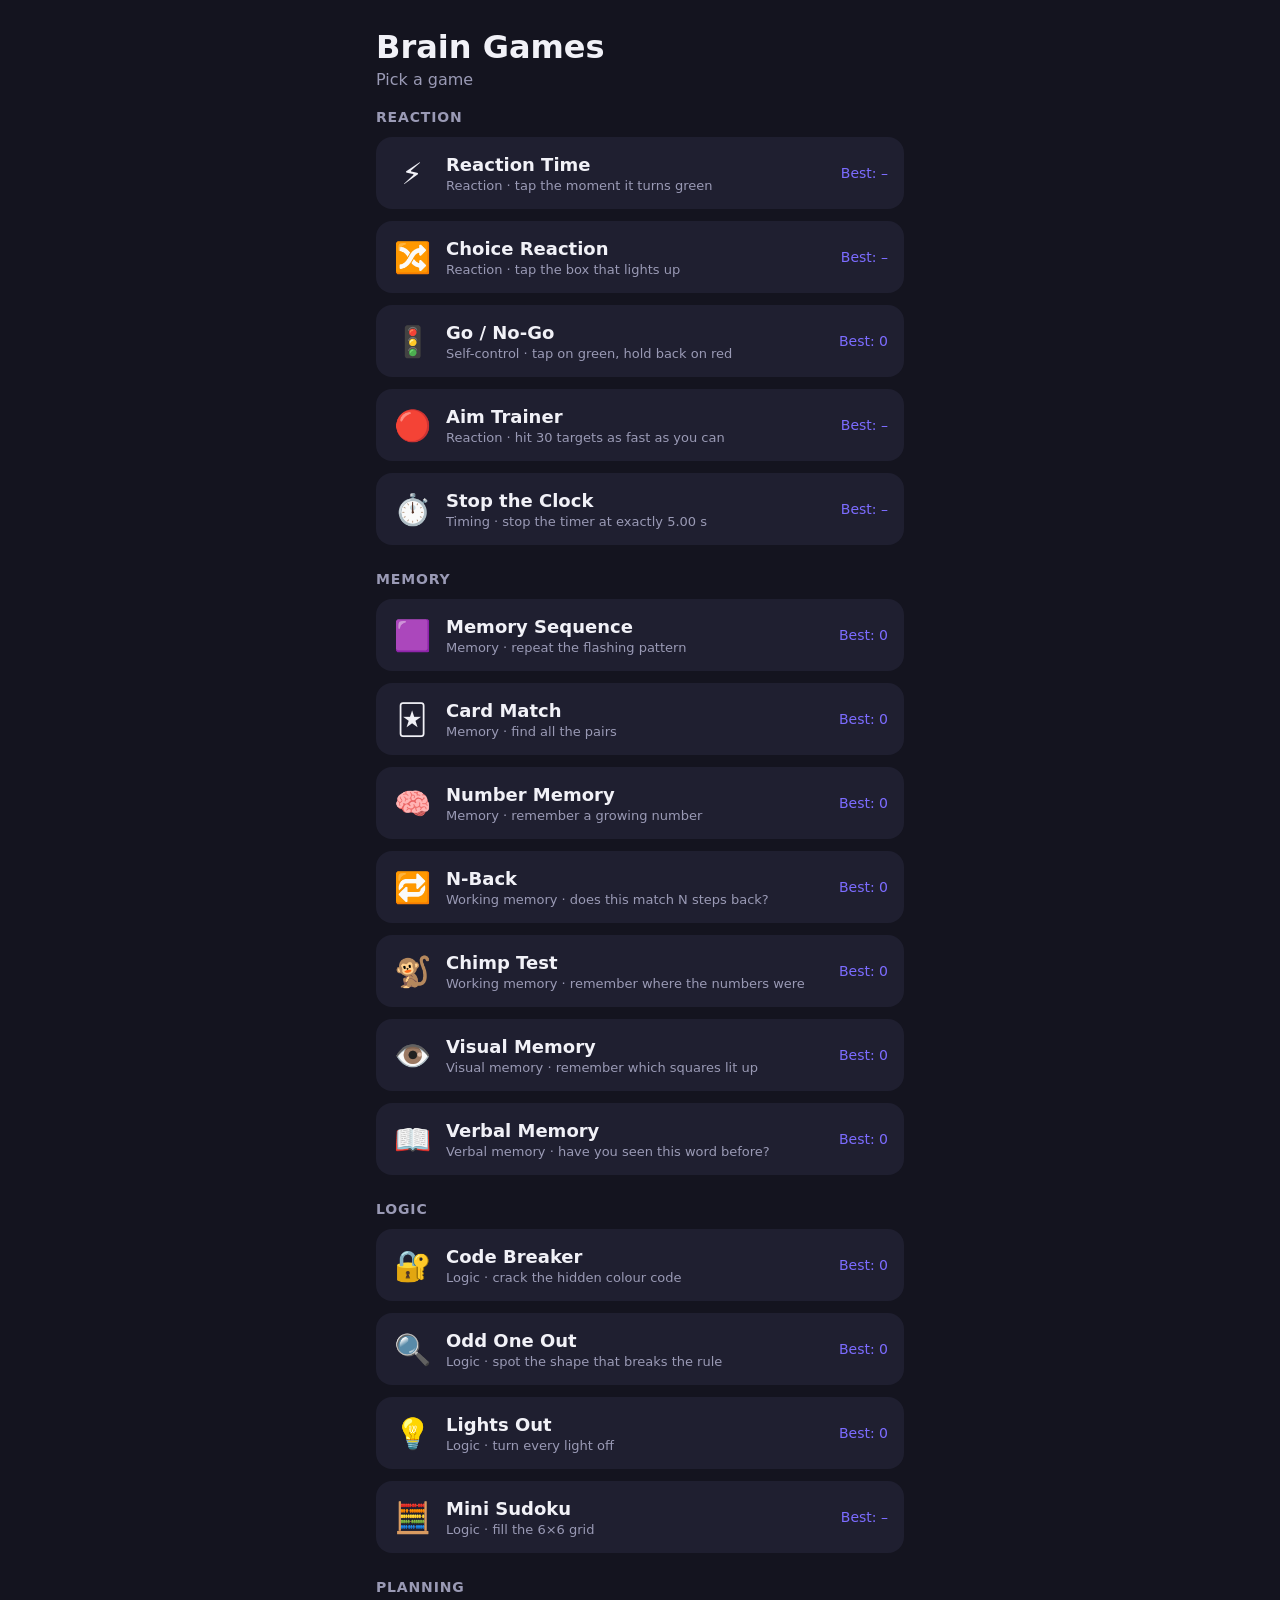
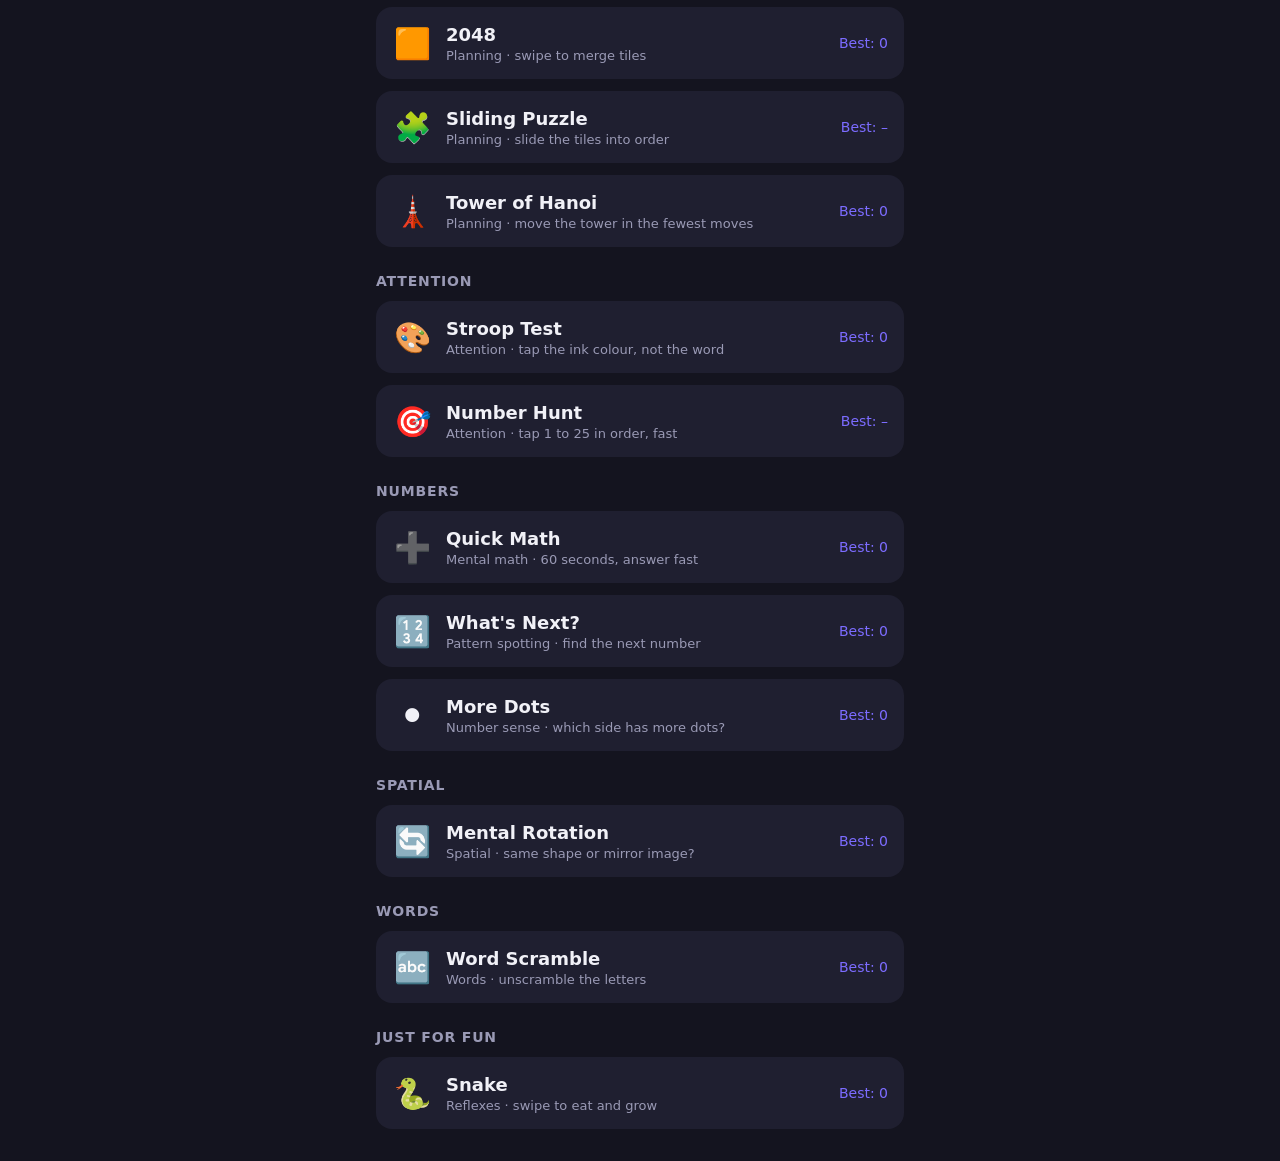
==== commit 06d952a3: "Wire in the reaction games and memory tests; polish the results chart Adds Chimp Test, Visual Memory" ====
--- a/index.html
+++ b/index.html
@@ -37,7 +37,17 @@
 <script src="games/more-dots.js"></script>
 <script src="games/mental-rotation.js"></script>
 <script src="games/word-scramble.js"></script>
+<script src="games/reaction-time.js"></script>
+<script src="games/choice-reaction.js"></script>
+<script src="games/go-no-go.js"></script>
+<script src="games/aim-trainer.js"></script>
+<script src="games/stop-clock.js"></script>
+<script src="games/chimp-test.js"></script>
+<script src="games/visual-memory.js"></script>
+<script src="games/verbal-memory.js"></script>
 <script src="games/snake.js"></script>
+<script src="norms.js"></script>
+<script src="results.js"></script>
 <script src="app.js"></script>
 </body>
 </html>
--- a/style.css
+++ b/style.css
@@ -529,3 +529,281 @@
   font-size: 18px; font-weight: 600;
 }
 .ws-act:active { background: var(--panel-2); }
+
+/* End panels can scroll if a results chart makes them taller than the screen */
+.panel { overflow-y: auto; justify-content: flex-start; padding: 16px 0; }
+.panel > :first-child { margin-top: auto; }
+.panel > :last-child { margin-bottom: auto; }
+
+/* Results chart (results.js) */
+.rc { width: min(88vw, 360px); display: flex; flex-direction: column; gap: 4px; text-align: center; }
+.panel .rc p { margin: 0; }
+.panel .rc .rc-head { font-size: 18px; font-weight: 700; color: var(--text); }
+.panel .rc .rc-sub { font-size: 13px; color: var(--muted); }
+.panel .rc .rc-src { font-size: 11px; color: var(--muted); line-height: 1.35; }
+.rc-svg { width: 100%; height: auto; display: block; margin: 4px 0 2px; overflow: visible; }
+.rc-axis { stroke: #3a3a55; stroke-width: 1; }
+.rc-area { fill: #a3a3c8; fill-opacity: 0.14; }
+.rc-curve { fill: none; stroke: #a3a3c8; stroke-width: 2; stroke-linejoin: round; stroke-linecap: round; }
+.rc-col { fill: #4b4b6e; }
+.rc-col-you { fill: var(--accent); }
+.rc-avg { stroke: #8a8aa8; stroke-width: 1; }
+.rc-you { stroke: var(--accent); stroke-width: 2; }
+.rc-you-dot { fill: var(--accent); stroke: #14141f; stroke-width: 2; }
+.rc-svg text { font-family: inherit; }
+.rc-tick { fill: var(--muted); font-size: 11px; }
+.rc-note { fill: var(--muted); font-size: 11px; }
+.rc-you-label { fill: var(--text); font-size: 12px; font-weight: 700; }
+.rc-tip { fill: var(--text); font-size: 12px; font-weight: 600; }
+.rc-hit { fill: transparent; cursor: pointer; }
+
+/* Snake (in-app) */
+.snake-hud { width: min(92vw, 56vh, 400px); }
+.snake-hud b { font-weight: 700; color: var(--accent); }
+.snake-board {
+  width: min(92vw, 56vh, 400px); aspect-ratio: 1; border-radius: 12px; overflow: hidden;
+  background: var(--panel); touch-action: none;
+}
+.snake-canvas { display: block; width: 100%; height: 100%; }
+.snake-hint { margin: 0; color: var(--muted); font-size: 15px; text-align: center; }
+
+/* Reaction Time */
+/* Reaction Time */
+.rt-hud { font-size: 18px; }
+.rt-try { color: var(--muted); }
+.rt-avg { color: var(--accent); }
+/* No colour transitions here: the green must appear in a single frame for the timing to be fair. */
+.rt-box {
+  width: 100%; max-width: 420px; height: min(58vh, 460px); flex: none;
+  display: flex; flex-direction: column; align-items: center; justify-content: center; gap: 12px;
+  border: 0; border-radius: 20px; padding: 16px; background: var(--panel); color: var(--text);
+  touch-action: none; -webkit-touch-callout: none;
+}
+.rt-big { font-size: 36px; font-weight: 800; line-height: 1.1; font-variant-numeric: tabular-nums; }
+.rt-small { font-size: 18px; opacity: 0.85; min-height: 22px; }
+.rt-box.rt-wait { background: #c62f45; color: #fff; }
+.rt-box.rt-go { background: var(--good); color: #0b2a1d; }
+.rt-box.rt-go .rt-big { font-size: 72px; letter-spacing: 0.04em; }
+.rt-box.rt-result .rt-big { font-size: 60px; }
+.rt-box.rt-early { box-shadow: inset 0 0 0 4px var(--bad); }
+.rt-box.rt-early .rt-big { color: var(--bad); }
+.rt-box.rt-idle .rt-big { color: var(--muted); font-size: 28px; }
+.rt-tries { display: flex; gap: 8px; width: 100%; max-width: 420px; }
+.rt-chip {
+  flex: 1; padding: 6px 0; border-radius: 10px; background: var(--panel); color: var(--muted);
+  font-size: 16px; font-weight: 600; text-align: center; font-variant-numeric: tabular-nums;
+}
+.rt-chip.rt-done { color: var(--text); background: var(--panel-2); }
+.rt-chip.rt-cur { box-shadow: inset 0 0 0 2px var(--accent); }
+.rt-panel.rt-over .result { color: var(--text); font-size: 22px; font-weight: 700; }
+.panel .rt-detail { font-size: 15px; max-width: 340px; }
+.rt-panel .new:empty, .rt-panel .rt-detail:empty { display: none; }
+
+/* Choice Reaction */
+/* Choice Reaction */
+.cr-hud { font-size: 17px; }
+.cr-trial { color: var(--muted); }
+.cr-avg { color: var(--accent); }
+.cr-err { color: var(--bad); }
+.cr-grid {
+  display: grid; grid-template-columns: 1fr 1fr; gap: 12px;
+  width: min(92vw, 54vh, 400px); aspect-ratio: 1; flex: none;
+}
+/* No transitions: a box must light up in a single frame for the timing to be fair. */
+.cr-box {
+  border: 0; border-radius: 18px; padding: 0; background: var(--panel); color: var(--text);
+  box-shadow: inset 0 0 0 2px var(--panel-2);
+  font-size: 28px; font-weight: 800; letter-spacing: 0.06em; font-variant-numeric: tabular-nums;
+  touch-action: none; -webkit-touch-callout: none;
+}
+.cr-box.cr-lit { background: #9d90ff; color: #14141f; box-shadow: 0 0 26px rgba(157, 144, 255, 0.75), inset 0 0 0 4px #e3deff; }
+.cr-box.cr-right { background: var(--good); color: #0b2a1d; box-shadow: none; letter-spacing: 0; }
+.cr-box.cr-wrong { background: var(--bad); color: #fff; box-shadow: none; font-size: 40px; }
+.cr-status { font-size: 19px; min-height: 26px; color: var(--muted); }
+.cr-status.cr-good { color: var(--good); font-weight: 700; }
+.cr-status.cr-bad { color: var(--bad); font-weight: 600; }
+.cr-panel.cr-over .result { color: var(--text); font-size: 22px; font-weight: 700; }
+.panel .cr-detail { font-size: 15px; max-width: 320px; }
+.cr-panel .new:empty, .cr-panel .cr-detail:empty { display: none; }
+
+/* Go / No-Go */
+/* Go / No-Go */
+.gng-hud { font-size: 18px; }
+.gng-trial { color: var(--muted); }
+.gng-points { color: var(--accent); font-weight: 600; }
+.gng-area {
+  width: 100%; max-width: 420px; height: min(56vh, 440px); flex: none;
+  display: flex; align-items: center; justify-content: center;
+  border: 0; border-radius: 20px; padding: 0; background: var(--panel);
+  box-shadow: inset 0 0 0 2px var(--panel-2);
+  touch-action: none; -webkit-touch-callout: none;
+}
+.gng-area.gng-oops { background: #3a1f2a; box-shadow: inset 0 0 0 4px var(--bad); }
+/* No transitions: the circle must appear and vanish in a single frame. */
+.gng-dot {
+  position: relative; width: min(58vw, 34vh, 240px); aspect-ratio: 1; border-radius: 50%;
+  visibility: hidden; pointer-events: none;
+}
+.gng-dot.gng-go { visibility: visible; background: var(--good); box-shadow: 0 0 30px rgba(61, 220, 151, 0.45); }
+/* red = a "no entry" sign: a white bar across it, so it isn't told apart by colour alone */
+.gng-dot.gng-stop { visibility: visible; background: #e5394d; box-shadow: 0 0 30px rgba(229, 57, 77, 0.45); }
+.gng-dot.gng-stop::after {
+  content: ''; position: absolute; left: 18%; right: 18%; top: 50%; height: 18%;
+  transform: translateY(-50%); border-radius: 8px; background: #fff;
+}
+.gng-dot.gng-hit { box-shadow: 0 0 0 10px rgba(255, 255, 255, 0.55); }
+.gng-status { font-size: 19px; min-height: 26px; color: var(--muted); }
+.gng-status.gng-good { color: var(--good); font-weight: 700; }
+.gng-status.gng-bad { color: var(--bad); font-weight: 600; }
+.gng-panel.gng-over .result { color: var(--text); font-size: 22px; font-weight: 700; }
+.panel .gng-detail { font-size: 15px; max-width: 330px; }
+.gng-panel .new:empty, .gng-panel .gng-detail:empty { display: none; }
+
+/* Aim Trainer */
+/* Aim Trainer */
+.aim-hud { font-size: 18px; }
+.aim-left { color: var(--text); font-weight: 600; font-variant-numeric: tabular-nums; }
+.aim-missed { color: var(--muted); font-variant-numeric: tabular-nums; }
+.aim-area {
+  position: relative; width: 100%; max-width: 420px; flex: 1 1 0; min-height: 260px; max-height: 640px;
+  border-radius: 20px; background: var(--panel); box-shadow: inset 0 0 0 2px var(--panel-2);
+  overflow: hidden; touch-action: none; -webkit-touch-callout: none;
+}
+.aim-hint {
+  position: absolute; left: 0; right: 0; top: calc(50% - 84px); margin: 0;
+  text-align: center; font-size: 18px; color: var(--muted); pointer-events: none;
+}
+/* The play area handles taps (with a little finger slop), so the target itself ignores pointers.
+   No pop-in animation: the target is full size in the frame it appears. */
+.aim-target {
+  position: absolute; left: 0; top: 0; width: 64px; height: 64px; padding: 0; border: 0; border-radius: 50%;
+  background: radial-gradient(circle, #fff 0 17%, #ff5d6c 18% 41%, #fff 42% 64%, #ff5d6c 65% 100%);
+  box-shadow: 0 0 0 2px rgba(255, 255, 255, 0.25), 0 4px 14px rgba(0, 0, 0, 0.45);
+  pointer-events: none;
+}
+.aim-target[hidden] { display: none; }
+.aim-miss {
+  position: absolute; width: 28px; height: 28px; margin: -14px 0 0 -14px; border-radius: 50%;
+  border: 2px solid var(--muted); pointer-events: none; animation: aim-miss 0.4s ease-out forwards;
+}
+@keyframes aim-miss { from { transform: scale(0.4); opacity: 1; } to { transform: scale(1.3); opacity: 0; } }
+/* the HUD sits right at the top of the stage: square corners so it doesn't peek through */
+.aim-panel { border-radius: 0; }
+.aim-panel.aim-over .result { color: var(--text); font-size: 21px; font-weight: 700; }
+.panel .aim-detail { font-size: 15px; max-width: 330px; }
+.aim-panel .new:empty, .aim-panel .aim-detail:empty { display: none; }
+
+/* Stop the Clock */
+/* Stop the Clock */
+.sc-hud { font-size: 18px; }
+.sc-round { color: var(--muted); }
+.sc-avg { color: var(--accent); font-variant-numeric: tabular-nums; }
+.sc-goal { margin: 0; font-size: 18px; color: var(--muted); text-align: center; }
+.sc-goal b { color: var(--text); }
+.sc-face {
+  display: flex; align-items: baseline; justify-content: center; gap: 6px;
+  width: min(92vw, 420px); padding: 18px 0; border-radius: 20px; background: var(--panel);
+  font-variant-numeric: tabular-nums;
+}
+.sc-time { font-size: 88px; font-weight: 800; line-height: 1; letter-spacing: 0.02em; }
+.sc-unit { font-size: 28px; font-weight: 700; color: var(--muted); }
+.sc-face.sc-hidden .sc-time { color: var(--muted); }
+.sc-face.sc-result .sc-time { color: var(--accent); }
+.sc-face.sc-good { box-shadow: inset 0 0 0 3px var(--good); }
+.sc-face.sc-good .sc-time { color: var(--good); }
+.sc-msg { margin: 0; min-height: 48px; max-width: min(92vw, 400px); font-size: 19px; text-align: center; color: var(--text); }
+.sc-btn {
+  width: min(92vw, 420px); min-height: 104px; border: 0; border-radius: 22px; padding: 0;
+  font-size: 30px; font-weight: 800; letter-spacing: 0.03em;
+  touch-action: none; -webkit-touch-callout: none;
+}
+.sc-btn.sc-start { background: var(--accent); color: #fff; }
+.sc-btn.sc-stop { background: #e5394d; color: #fff; }
+.sc-btn.sc-wait { opacity: 0.4; }
+.sc-btn:active { filter: brightness(0.9); }
+.sc-panel.sc-over .result { color: var(--text); font-size: 22px; font-weight: 700; }
+.panel .sc-detail { font-size: 15px; max-width: 340px; }
+.sc-panel .new:empty, .sc-panel .sc-detail:empty { display: none; }
+
+/* Chimp Test */
+/* Chimp Test */
+.ct-wrap { display: flex; flex-direction: column; align-items: center; gap: 12px; }
+.ct-hud { font-size: 18px; width: 100%; }
+.ct-count { color: var(--text); }
+.ct-strikes { color: var(--muted); }
+/* 5 × 8 square cells, as big as fit the screen (minus top bar, HUD and margins) */
+.ct-board {
+  --ct-gap: 6px;
+  --ct-cell: min(calc((100vw - 32px - 4 * var(--ct-gap)) / 5), calc((100dvh - 150px - 7 * var(--ct-gap)) / 8), 76px);
+  display: grid; grid-template-columns: repeat(5, var(--ct-cell)); grid-auto-rows: var(--ct-cell); gap: var(--ct-gap);
+}
+.ct-cell {
+  border: 0; padding: 0; border-radius: 12px; background: transparent; color: var(--text);
+  font-size: calc(var(--ct-cell) * 0.5); font-weight: 700; line-height: 1; font-variant-numeric: tabular-nums;
+}
+.ct-cell.ct-empty { background: rgba(255, 255, 255, 0.025); }
+.ct-cell.ct-num { background: var(--panel); box-shadow: inset 0 0 0 3px rgba(255, 255, 255, 0.14); }
+.ct-cell.ct-num:active { box-shadow: inset 0 0 0 3px rgba(255, 255, 255, 0.5); }
+.ct-cell.ct-cover { background: #f1f1f7; }
+.ct-cell.ct-cover:active { background: #c9c9da; }
+.ct-cell.ct-wrong { background: var(--bad); box-shadow: none; color: #fff; }
+.ct-cell.ct-right { box-shadow: inset 0 0 0 4px var(--good); color: var(--good); }
+.ct-mid .ct-good { color: var(--good); }
+.ct-mid .ct-bad { color: var(--bad); }
+.panel .ct-mid-label { font-size: 14px; letter-spacing: 0.08em; text-transform: uppercase; }
+.panel .ct-mid-num { color: var(--text); font-size: 64px; font-weight: 800; line-height: 1; font-variant-numeric: tabular-nums; }
+.panel .ct-mid-strikes { font-size: 18px; margin-bottom: 6px; }
+.ct-panel .result { max-width: 320px; }
+.ct-panel .new:empty { display: none; }
+
+/* Visual Memory */
+/* Visual Memory */
+.vm-hud { font-size: 20px; }
+.vm-level { color: var(--text); }
+.vm-lives { color: var(--bad); letter-spacing: 2px; }
+.vm-status { font-size: 18px; color: var(--muted); }
+.vm-status.go { color: var(--good); }
+.vm-status.vm-bad { color: var(--bad); }
+.vm-board {
+  --n: 3; --vm-size: min(calc(100vw - 32px), calc(100dvh - 200px), 420px);
+  display: grid; grid-template-columns: repeat(var(--n), 1fr); grid-template-rows: repeat(var(--n), 1fr);
+  gap: 10px; width: var(--vm-size); height: var(--vm-size); flex: none;
+}
+.vm-tile {
+  border: 0; padding: 0; border-radius: 14px; background: var(--panel-2); color: var(--bad); min-width: 0;
+  font-size: calc(var(--vm-size) / var(--n) * 0.45); font-weight: 800; line-height: 1;
+  transition: background 0.12s;
+}
+.vm-tile:active { background: #3a3a58; }
+.vm-tile.vm-lit, .vm-tile.vm-on { background: #f1f1f7; }
+.vm-tile.vm-x { background: #4a1a26; }
+.vm-tile.vm-missed { box-shadow: inset 0 0 0 3px rgba(241, 241, 247, 0.75); }
+.vm-board.vm-n4, .vm-board.vm-n5 { gap: 8px; }
+.vm-board.vm-n4 .vm-tile { border-radius: 12px; }
+.vm-board.vm-n5 .vm-tile { border-radius: 10px; }
+.vm-board.vm-n6, .vm-board.vm-n7 { gap: 6px; }
+.vm-board.vm-n6 .vm-tile, .vm-board.vm-n7 .vm-tile { border-radius: 8px; }
+.vm-board.vm-n8 { gap: 4px; }
+.vm-board.vm-n8 .vm-tile { border-radius: 5px; }
+.vm-board.vm-n8 .vm-missed { box-shadow: inset 0 0 0 2px rgba(241, 241, 247, 0.75); }
+.vm-panel .result { max-width: 320px; }
+.vm-panel .new:empty { display: none; }
+
+/* Verbal Memory */
+/* Verbal Memory */
+.vb-hud { font-size: 20px; }
+.vb-lives { color: var(--bad); }
+.vb-score { min-width: 0; }
+.vb-card {
+  width: min(92vw, 420px); min-height: 150px; padding: 12px; border-radius: 18px; background: var(--panel);
+  display: flex; align-items: center; justify-content: center; text-align: center;
+}
+.vb-word { font-size: 46px; font-weight: 700; letter-spacing: 0.01em; overflow-wrap: anywhere; }
+.vb-card.vb-pop .vb-word { animation: vb-pop 0.18s ease-out; }
+.vb-card.vb-wrong { box-shadow: inset 0 0 0 3px var(--bad); background: #3a1d2a; }
+@keyframes vb-pop { from { opacity: 0.2; transform: scale(0.94); } to { opacity: 1; transform: none; } }
+.vb-status { font-size: 18px; }
+.vb-status.vb-bad { color: var(--bad); }
+.vb-answers .ans { min-height: 96px; font-size: 26px; letter-spacing: 0.06em; }
+.vb-panel .result { max-width: 320px; }
+.vb-panel .new:empty { display: none; }
